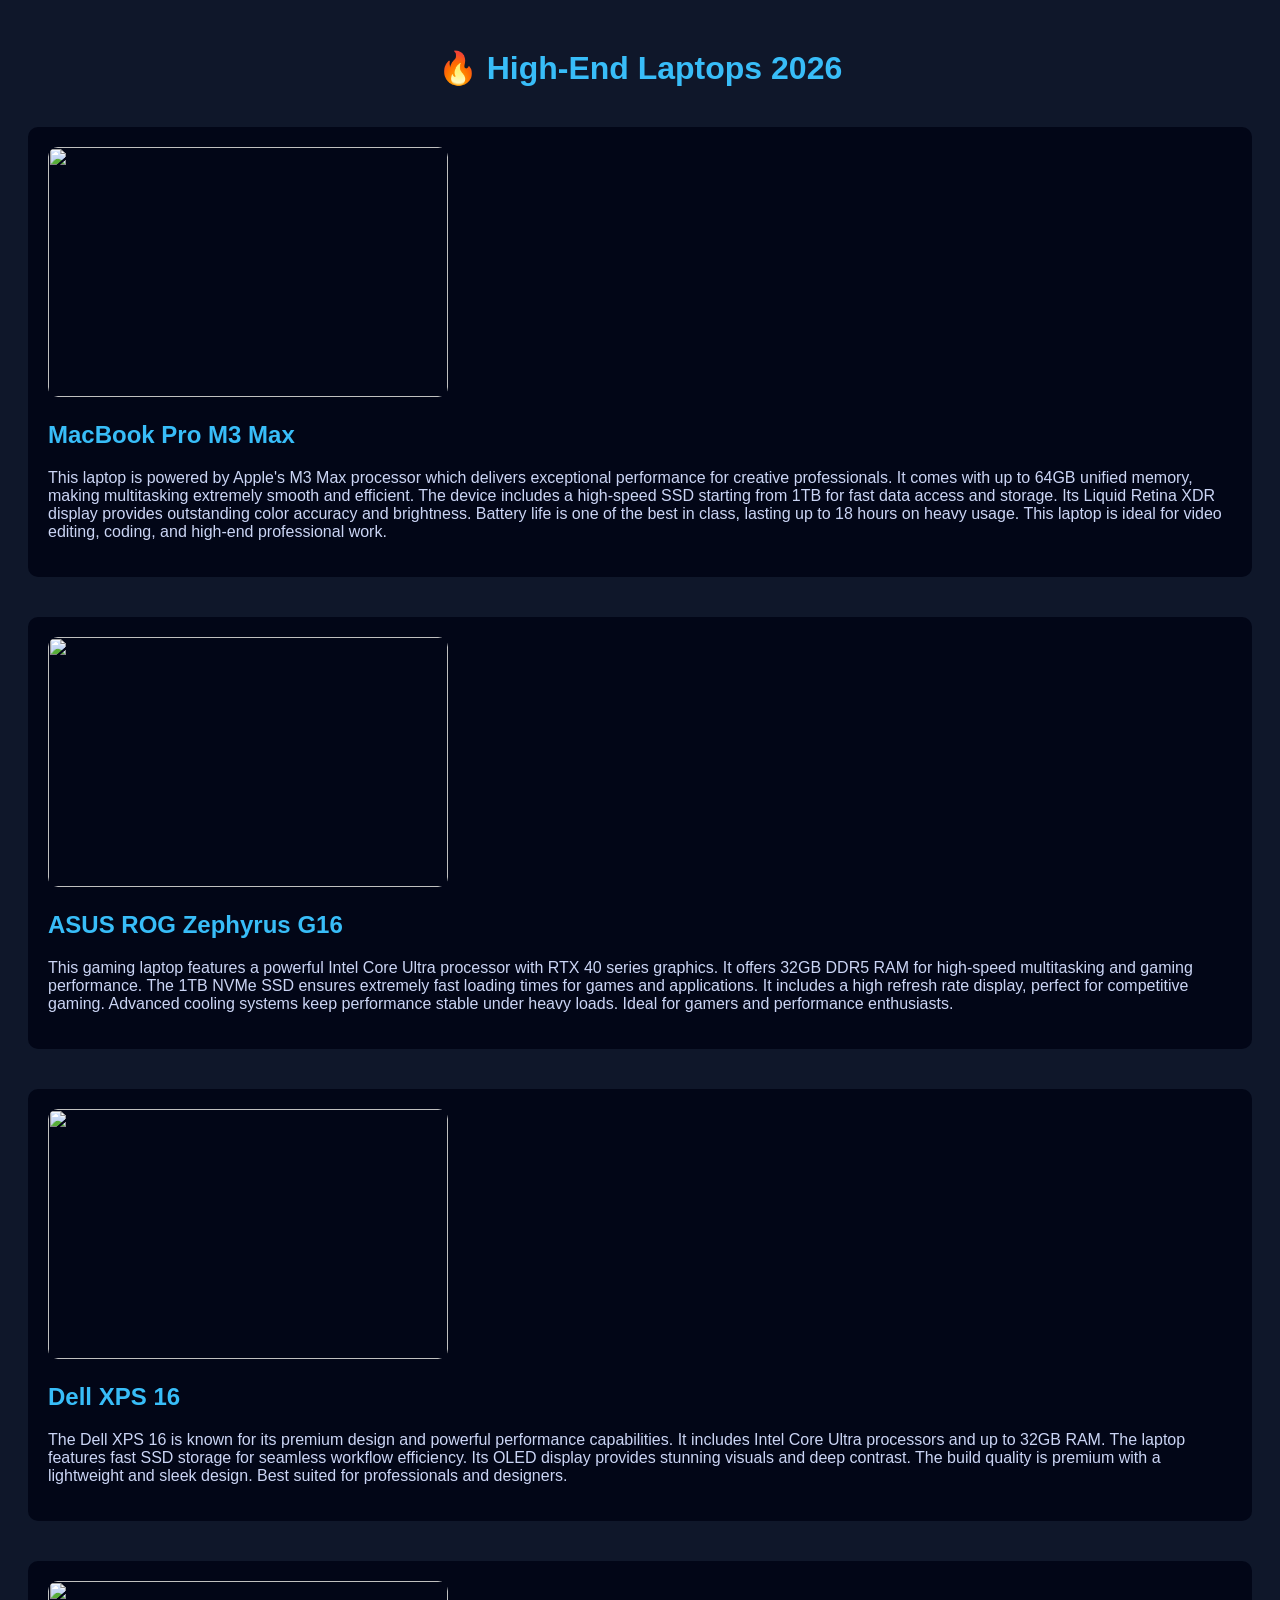
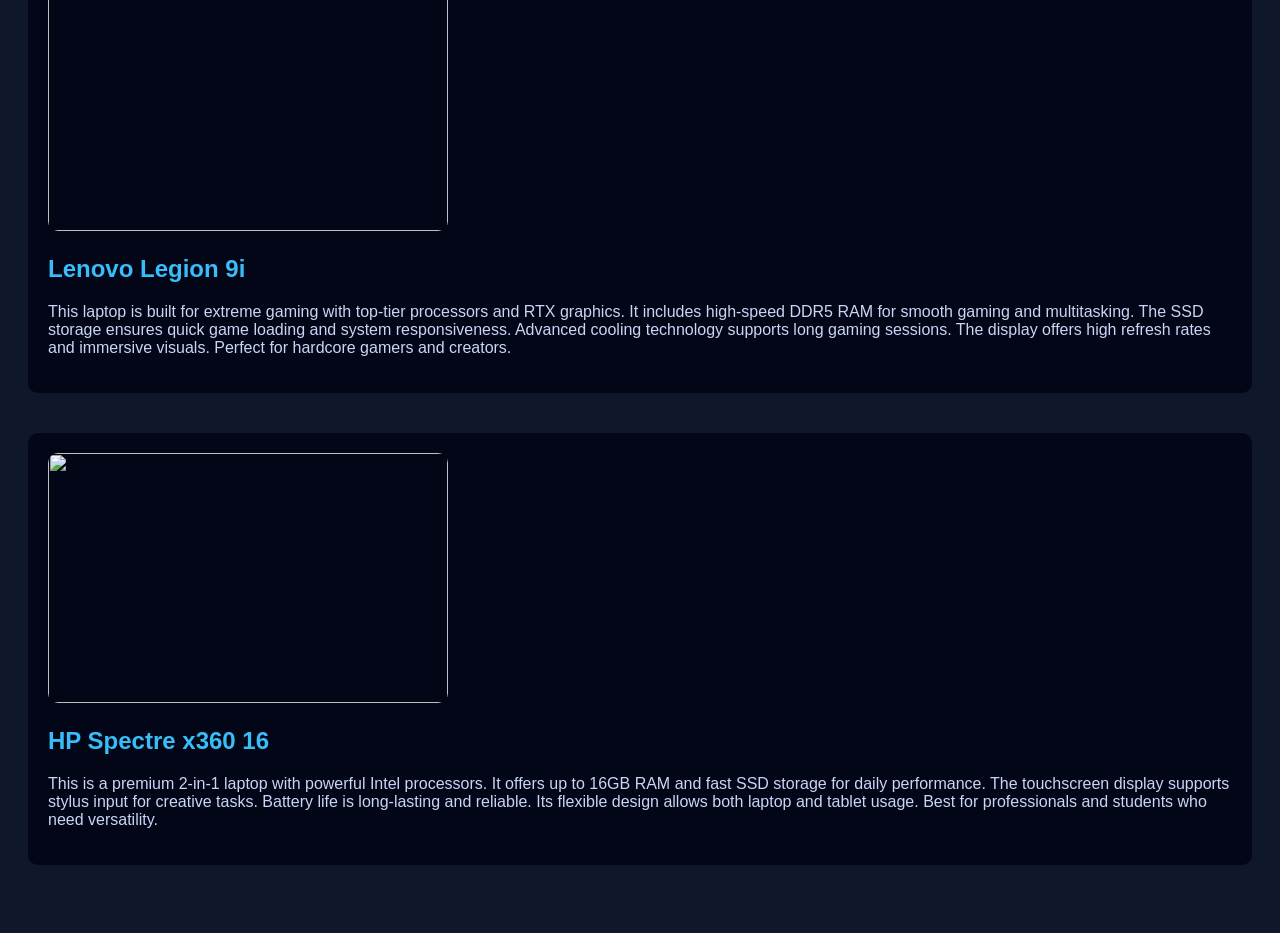
==== highend.html @ 8457b624 "Add files via upload" ====
<!DOCTYPE html>
<html lang="en">
<head>
<meta charset="UTF-8">
<meta name="viewport" content="width=device-width, initial-scale=1.0">
<title>High-End Laptops</title>

<style>
body {
    font-family: Arial;
    background: #0f172a;
    color: white;
    padding: 20px;
}
h1 {
    text-align: center;
    color: #38bdf8;
}
.laptop {
    margin: 40px 0;
    background: #020617;
    padding: 20px;
    border-radius: 10px;
}
img {
    width: 100%;
    max-width: 400px;
    height: 250px;
    object-fit: cover;
    border-radius: 10px;
}
h2 {
    color: #38bdf8;
}
p {
    color: #cbd5f5;
}
</style>
</head>

<body>

<h1>🔥 High-End Laptops 2026</h1>

<div class="laptop">
<img src="image1.jpg">
<h2>MacBook Pro M3 Max</h2>
<p>
This laptop is powered by Apple's M3 Max processor which delivers exceptional performance for creative professionals.
It comes with up to 64GB unified memory, making multitasking extremely smooth and efficient.
The device includes a high-speed SSD starting from 1TB for fast data access and storage.
Its Liquid Retina XDR display provides outstanding color accuracy and brightness.
Battery life is one of the best in class, lasting up to 18 hours on heavy usage.
This laptop is ideal for video editing, coding, and high-end professional work.
</p>
</div>

<div class="laptop">
<img src="image2.jpg">
<h2>ASUS ROG Zephyrus G16</h2>
<p>
This gaming laptop features a powerful Intel Core Ultra processor with RTX 40 series graphics.
It offers 32GB DDR5 RAM for high-speed multitasking and gaming performance.
The 1TB NVMe SSD ensures extremely fast loading times for games and applications.
It includes a high refresh rate display, perfect for competitive gaming.
Advanced cooling systems keep performance stable under heavy loads.
Ideal for gamers and performance enthusiasts.
</p>
</div>

<div class="laptop">
<img src="image3.jpg">
<h2>Dell XPS 16</h2>
<p>
The Dell XPS 16 is known for its premium design and powerful performance capabilities.
It includes Intel Core Ultra processors and up to 32GB RAM.
The laptop features fast SSD storage for seamless workflow efficiency.
Its OLED display provides stunning visuals and deep contrast.
The build quality is premium with a lightweight and sleek design.
Best suited for professionals and designers.
</p>
</div>

<div class="laptop">
<img src="image4.jpg">
<h2>Lenovo Legion 9i</h2>
<p>
This laptop is built for extreme gaming with top-tier processors and RTX graphics.
It includes high-speed DDR5 RAM for smooth gaming and multitasking.
The SSD storage ensures quick game loading and system responsiveness.
Advanced cooling technology supports long gaming sessions.
The display offers high refresh rates and immersive visuals.
Perfect for hardcore gamers and creators.
</p>
</div>

<div class="laptop">
<img src="image5.jpg">
<h2>HP Spectre x360 16</h2>
<p>
This is a premium 2-in-1 laptop with powerful Intel processors.
It offers up to 16GB RAM and fast SSD storage for daily performance.
The touchscreen display supports stylus input for creative tasks.
Battery life is long-lasting and reliable.
Its flexible design allows both laptop and tablet usage.
Best for professionals and students who need versatility.
</p>
</div>

</body>
</html>
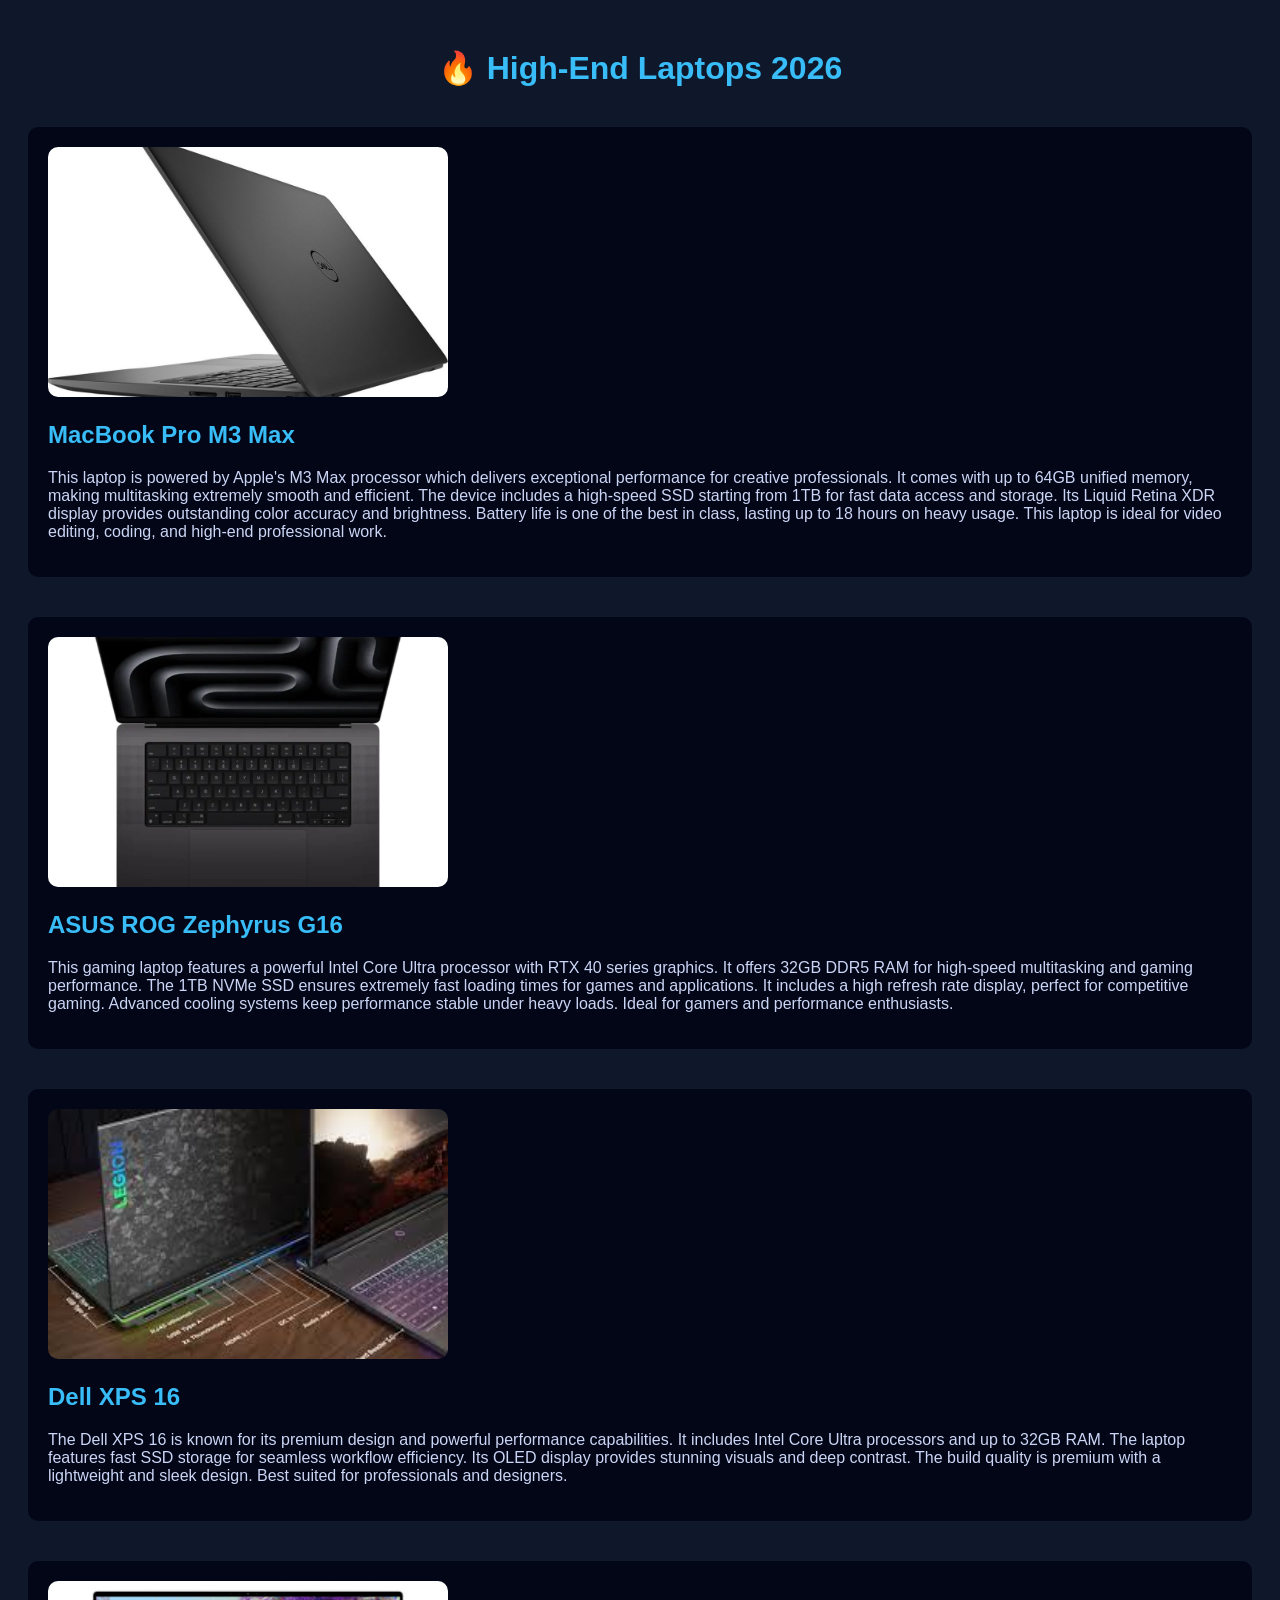
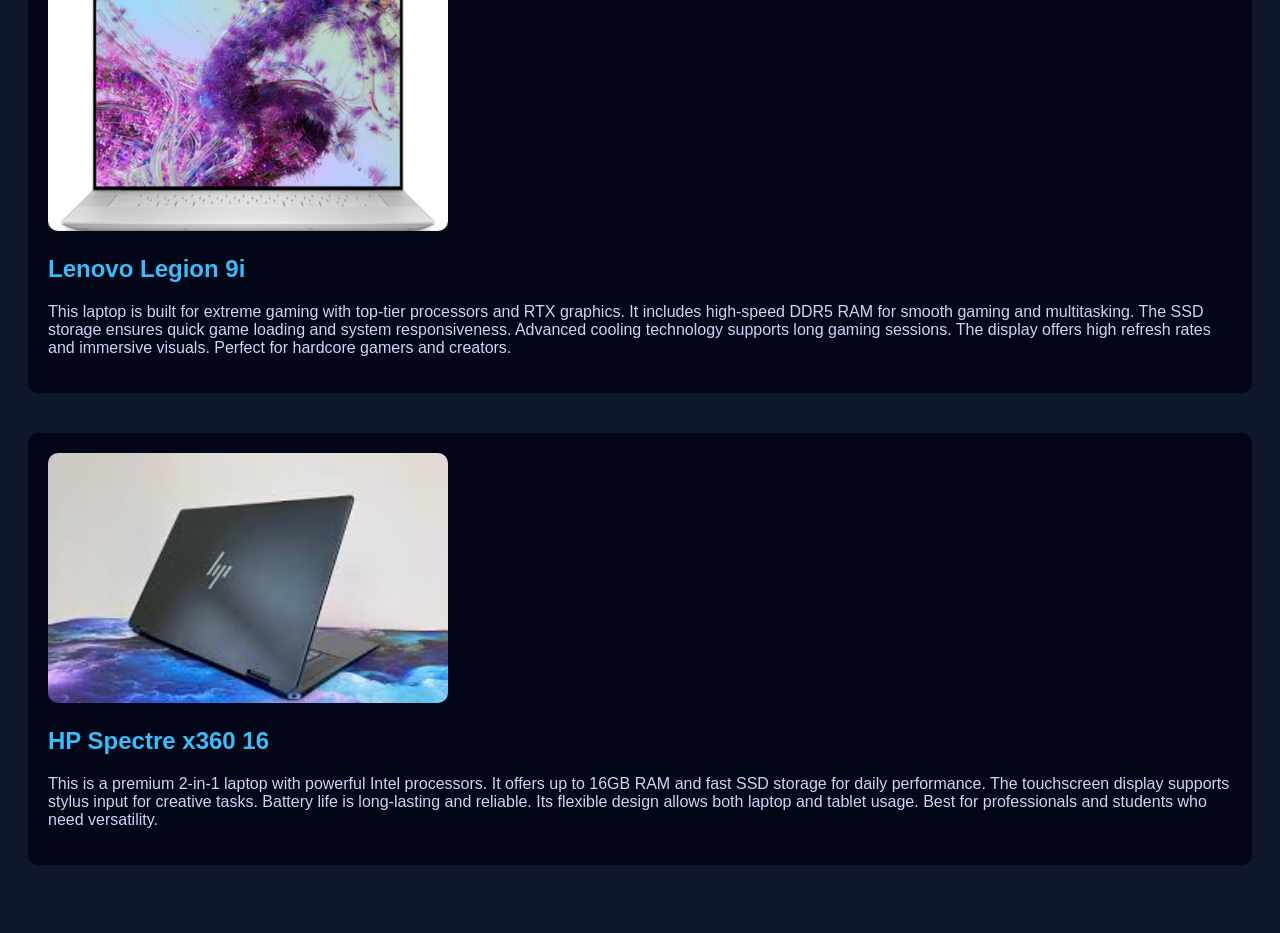
==== commit a7120636: "Add files via upload" ====
--- a/highend.html
+++ b/highend.html
@@ -43,7 +43,7 @@
 <h1>🔥 High-End Laptops 2026</h1>
 
 <div class="laptop">
-<img src="image1.jpg">
+<img src="image1.jpeg">
 <h2>MacBook Pro M3 Max</h2>
 <p>
 This laptop is powered by Apple's M3 Max processor which delivers exceptional performance for creative professionals.
@@ -56,7 +56,7 @@
 </div>
 
 <div class="laptop">
-<img src="image2.jpg">
+<img src="image2.jpeg">
 <h2>ASUS ROG Zephyrus G16</h2>
 <p>
 This gaming laptop features a powerful Intel Core Ultra processor with RTX 40 series graphics.
@@ -69,7 +69,7 @@
 </div>
 
 <div class="laptop">
-<img src="image3.jpg">
+<img src="image3.jpeg">
 <h2>Dell XPS 16</h2>
 <p>
 The Dell XPS 16 is known for its premium design and powerful performance capabilities.
@@ -82,7 +82,7 @@
 </div>
 
 <div class="laptop">
-<img src="image4.jpg">
+<img src="image4.jpeg">
 <h2>Lenovo Legion 9i</h2>
 <p>
 This laptop is built for extreme gaming with top-tier processors and RTX graphics.
@@ -95,7 +95,7 @@
 </div>
 
 <div class="laptop">
-<img src="image5.jpg">
+<img src="image5.jpeg">
 <h2>HP Spectre x360 16</h2>
 <p>
 This is a premium 2-in-1 laptop with powerful Intel processors.
